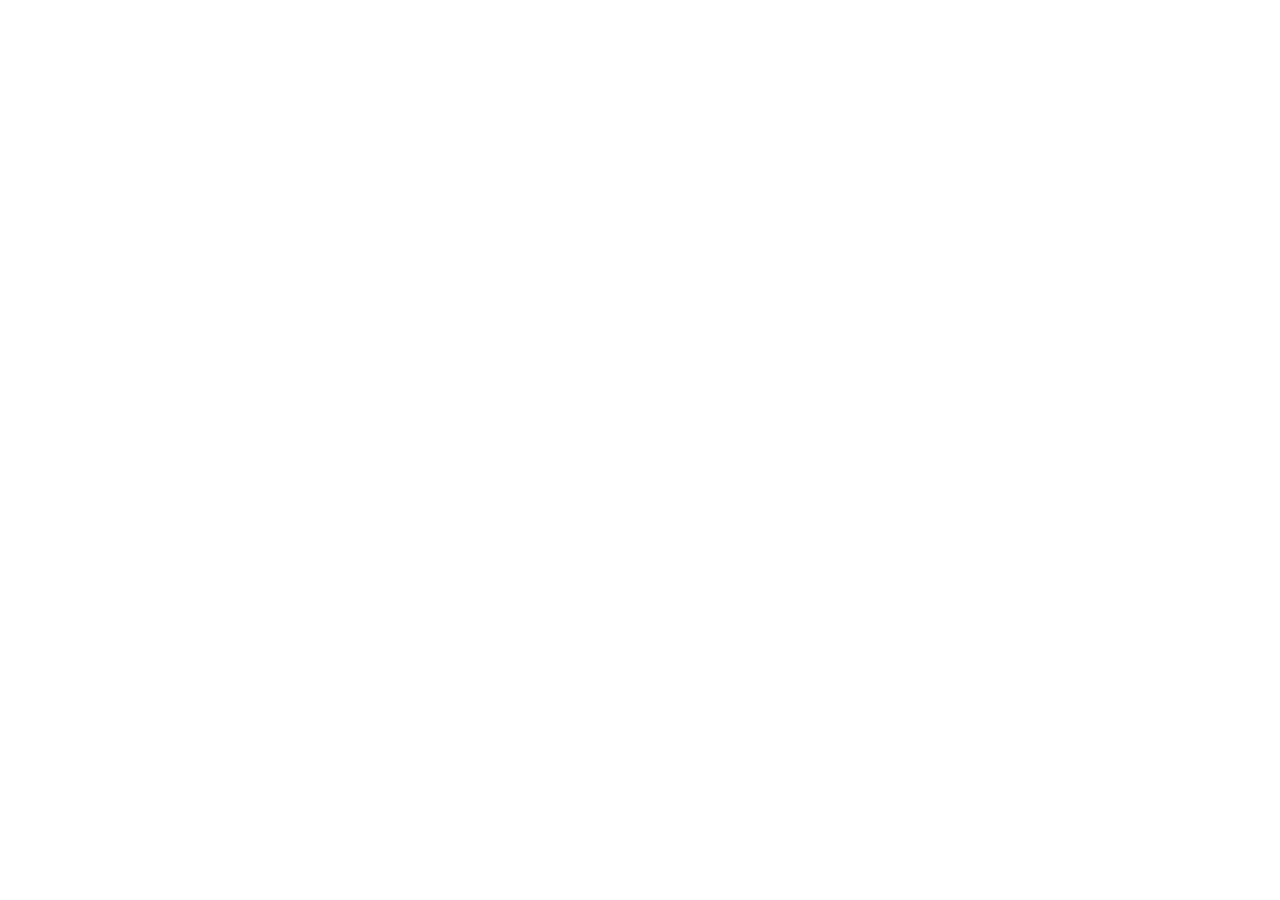
==== index.html @ 0dca3835 "Commit inicial. Estructura" ====
<!DOCTYPE html>
<html lang="es">
<head>
    <meta charset="UTF-8">
    <meta name="viewport" content="width=device-width, initial-scale=1.0">
    <link rel="stylesheet" href="style.css">
    <title>Tablero de Ajedrez</title>
</head>
<body>
    <h1>

    </h1>
</body>
</html>
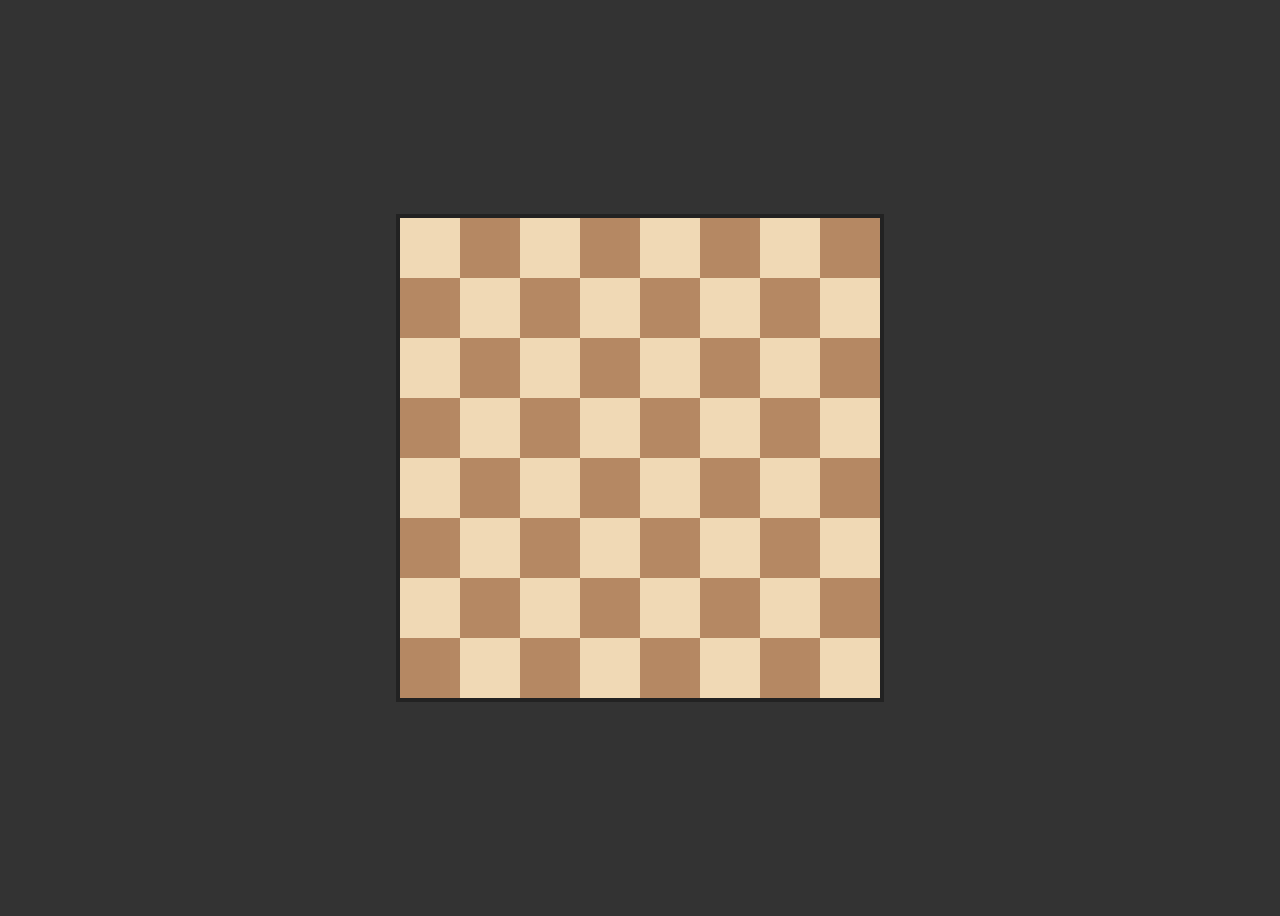
==== commit 4c8ab1bb: "Código css y js" ====
--- a/index.html
+++ b/index.html
@@ -3,12 +3,19 @@
 <head>
     <meta charset="UTF-8">
     <meta name="viewport" content="width=device-width, initial-scale=1.0">
-    <link rel="stylesheet" href="style.css">
+    <link rel="stylesheet" href="style.css"> <!--Enlace con css u hoja de estilos-->
     <title>Tablero de Ajedrez</title>
 </head>
 <body>
+    
     <h1>
 
     </h1>
+
+    <div id="tablero">
+
+
+    </div>
+    <script src="script.js"></script> <!--Enlace con javascript-->
 </body>
 </html>
--- a/style.css
+++ b/style.css
@@ -0,0 +1,32 @@
+/* styles.css */
+body {
+  display: flex;
+  justify-content: center;
+  align-items: center;
+  min-height: 100vh;
+  background: #333;
+}
+
+#tablero {
+  display: grid;
+  grid-template-columns: repeat(8, 60px); /* 8 columnas de 60px */
+  grid-template-rows: repeat(8, 60px);    /* 8 filas de 60px */
+  border: 4px solid #222;
+}
+
+.casilla {
+  width: 60px;
+  height: 60px;
+  display: flex;
+  justify-content: center;
+  align-items: center;
+  font-size: 32px;       /* tamaño para los emojis */
+}
+
+.blanca {
+  background-color: #f0d9b5;
+}
+
+.negra {
+  background-color: #b58863;
+}
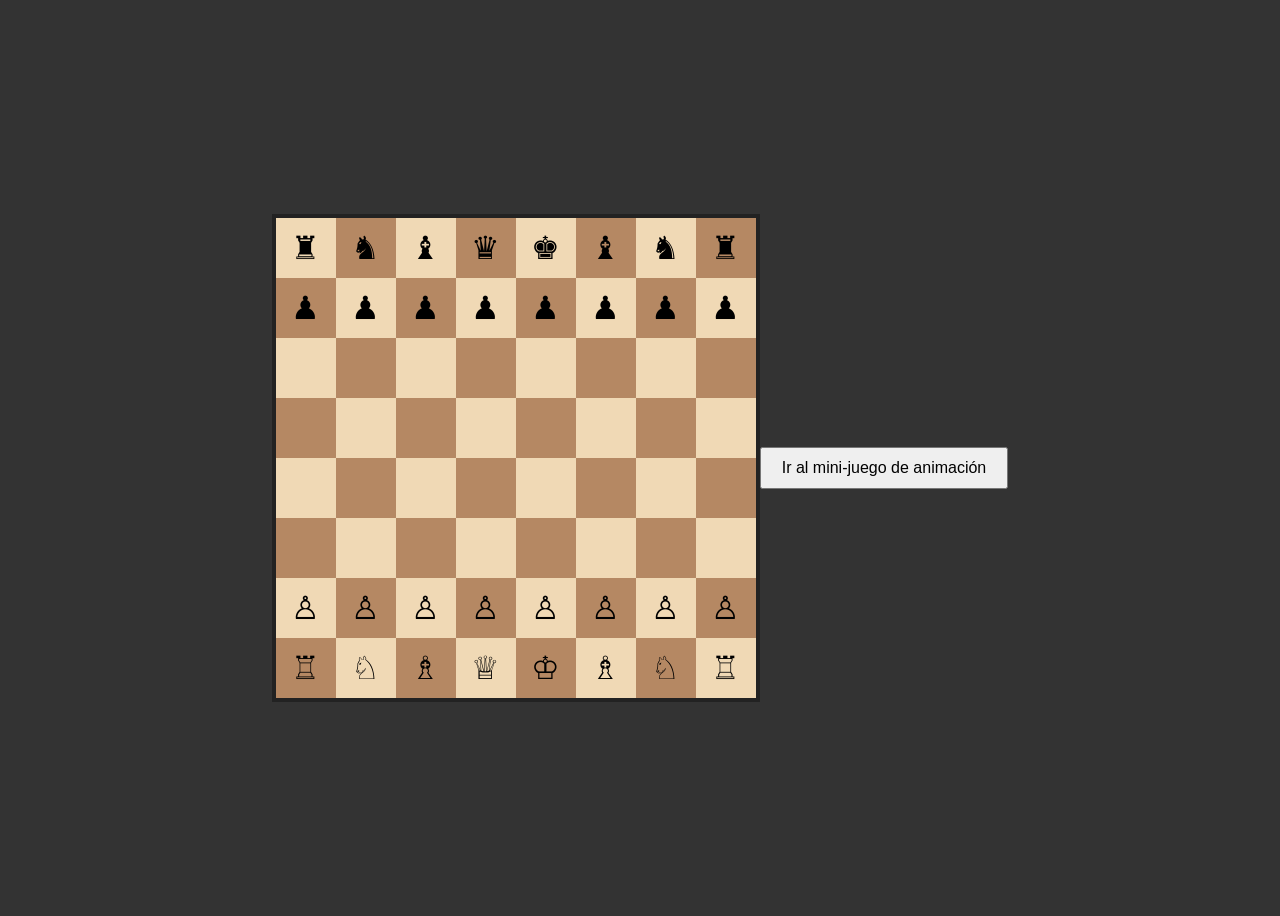
==== commit 6eb7171f: "Commit con dos proyectos" ====
--- a/index.html
+++ b/index.html
@@ -12,10 +12,11 @@
 
     </h1>
 
-    <div id="tablero">
+    <div id="tablero"></div>
+    <div id="acciones">
+    <button id="btn-juego">Ir al mini-juego de animación</button>
+</div>
 
-
-    </div>
     <script src="script.js"></script> <!--Enlace con javascript-->
 </body>
 </html>
--- a/style.css
+++ b/style.css
@@ -30,3 +30,15 @@
 .negra {
   background-color: #b58863;
 }
+
+#acciones {
+  margin-top: 20px;
+  text-align: center;
+}
+
+#btn-juego {
+  padding: 10px 20px;
+  font-size: 16px;
+  cursor: pointer;
+}
+
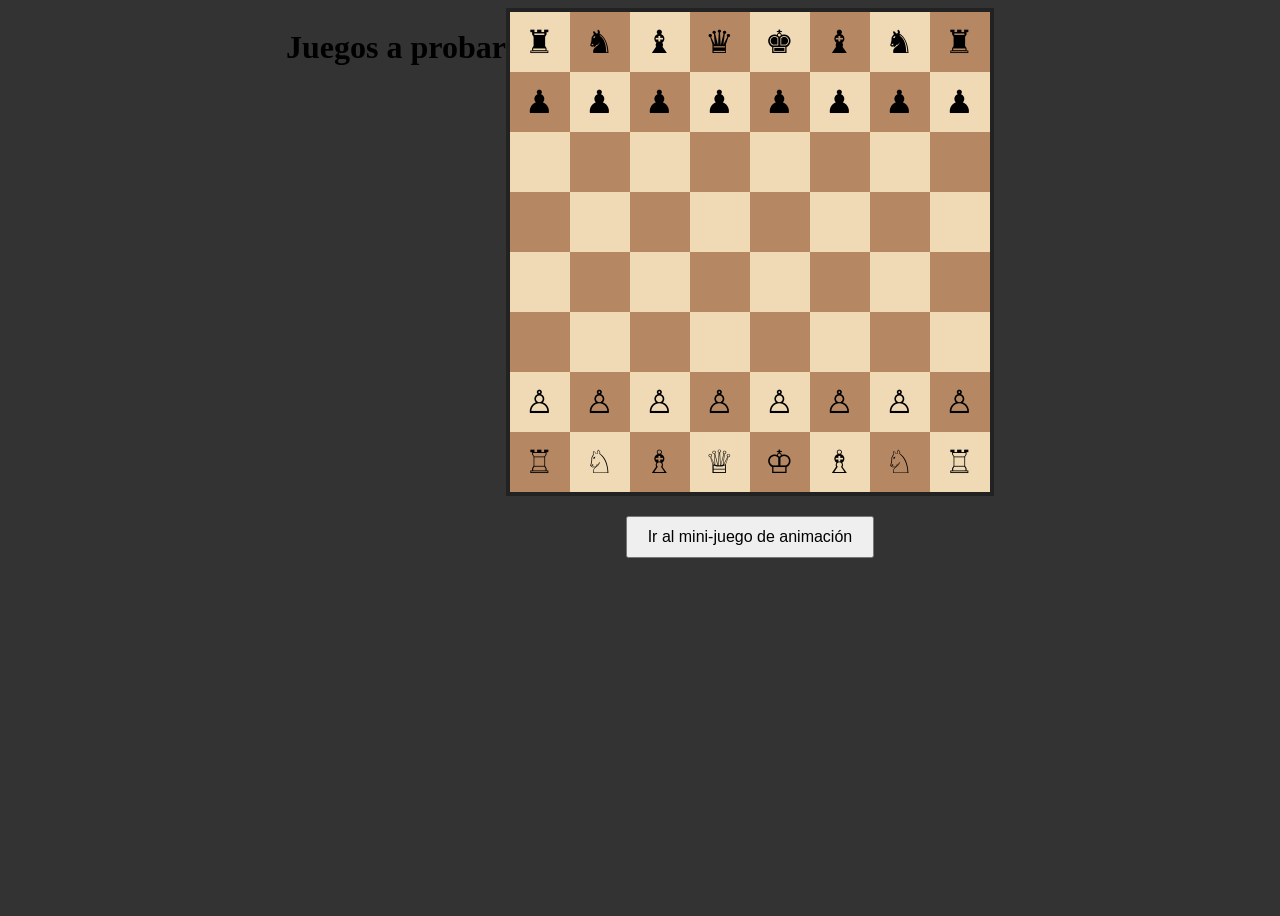
==== commit 3bd9e6c9: "Comentarios" ====
--- a/index.html
+++ b/index.html
@@ -8,13 +8,12 @@
 </head>
 <body>
     
-    <h1>
-
-    </h1>
-
+    <h1>Juegos a probar</h1>
+    <div id="contenedor">
     <div id="tablero"></div>
     <div id="acciones">
     <button id="btn-juego">Ir al mini-juego de animación</button>
+</div>
 </div>
 
     <script src="script.js"></script> <!--Enlace con javascript-->
--- a/style.css
+++ b/style.css
@@ -1,10 +1,16 @@
 /* styles.css */
 body {
   display: flex;
-  justify-content: center;
-  align-items: center;
+  justify-content: center; /* centrado horizontal */
+  align-items: flex-start; /* No lo centramos verticalmente */
   min-height: 100vh;
   background: #333;
+}
+
+#contenedor {
+  display: flex;
+  flex-direction: column;
+  align-items: center;
 }
 
 #tablero {
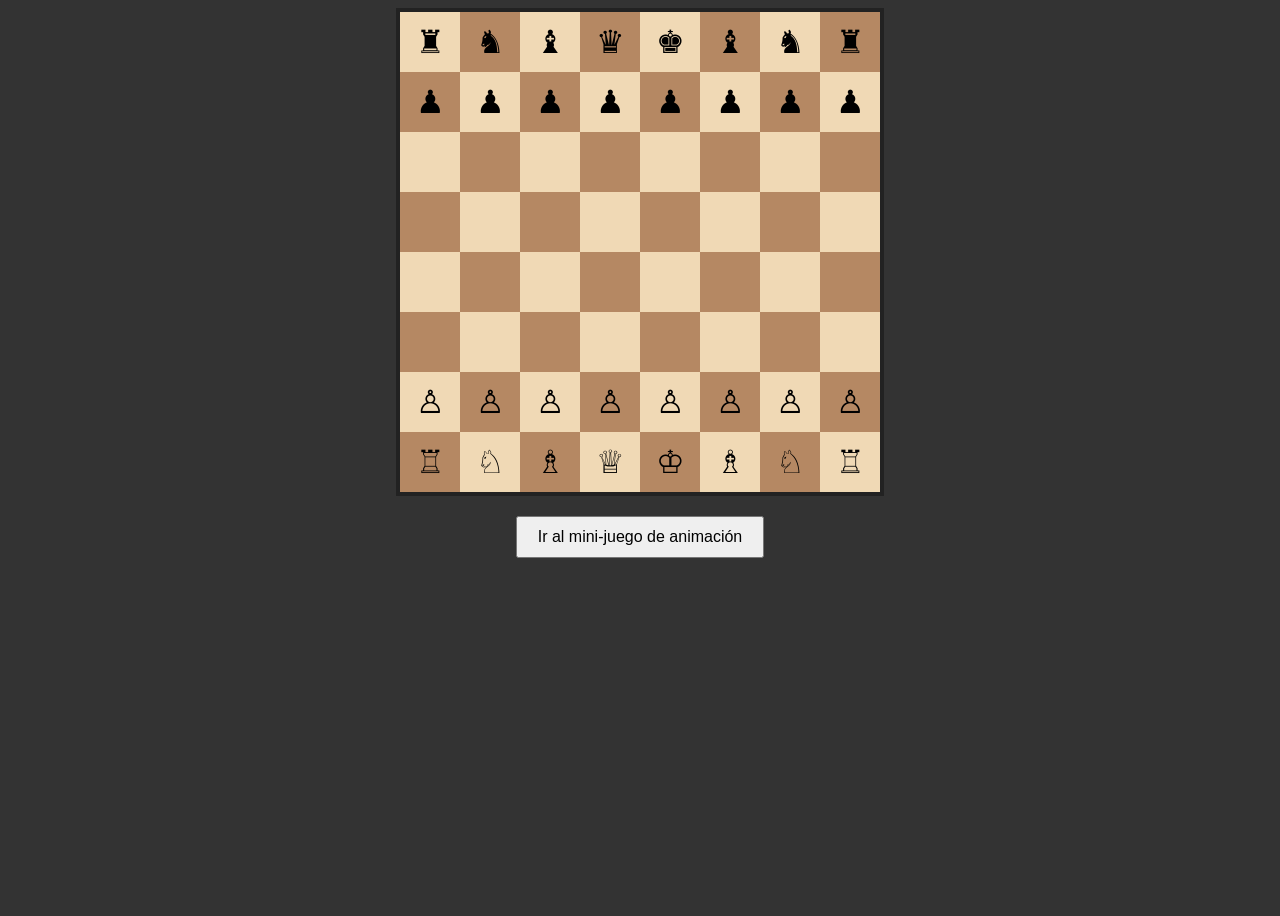
==== commit 41f8a2f5: "A" ====
--- a/index.html
+++ b/index.html
@@ -8,12 +8,12 @@
 </head>
 <body>
     
-    <h1>Juegos a probar</h1>
+    <!--No hay solo un div porque es necesario meter el resto si quería poner el botón para redirigir al minijuego-->
     <div id="contenedor">
-    <div id="tablero"></div>
-    <div id="acciones">
-    <button id="btn-juego">Ir al mini-juego de animación</button>
-</div>
+        <div id="tablero"></div>
+        <div id="acciones">
+            <button id="btn-juego">Ir al mini-juego de animación</button>
+        </div>
 </div>
 
     <script src="script.js"></script> <!--Enlace con javascript-->
